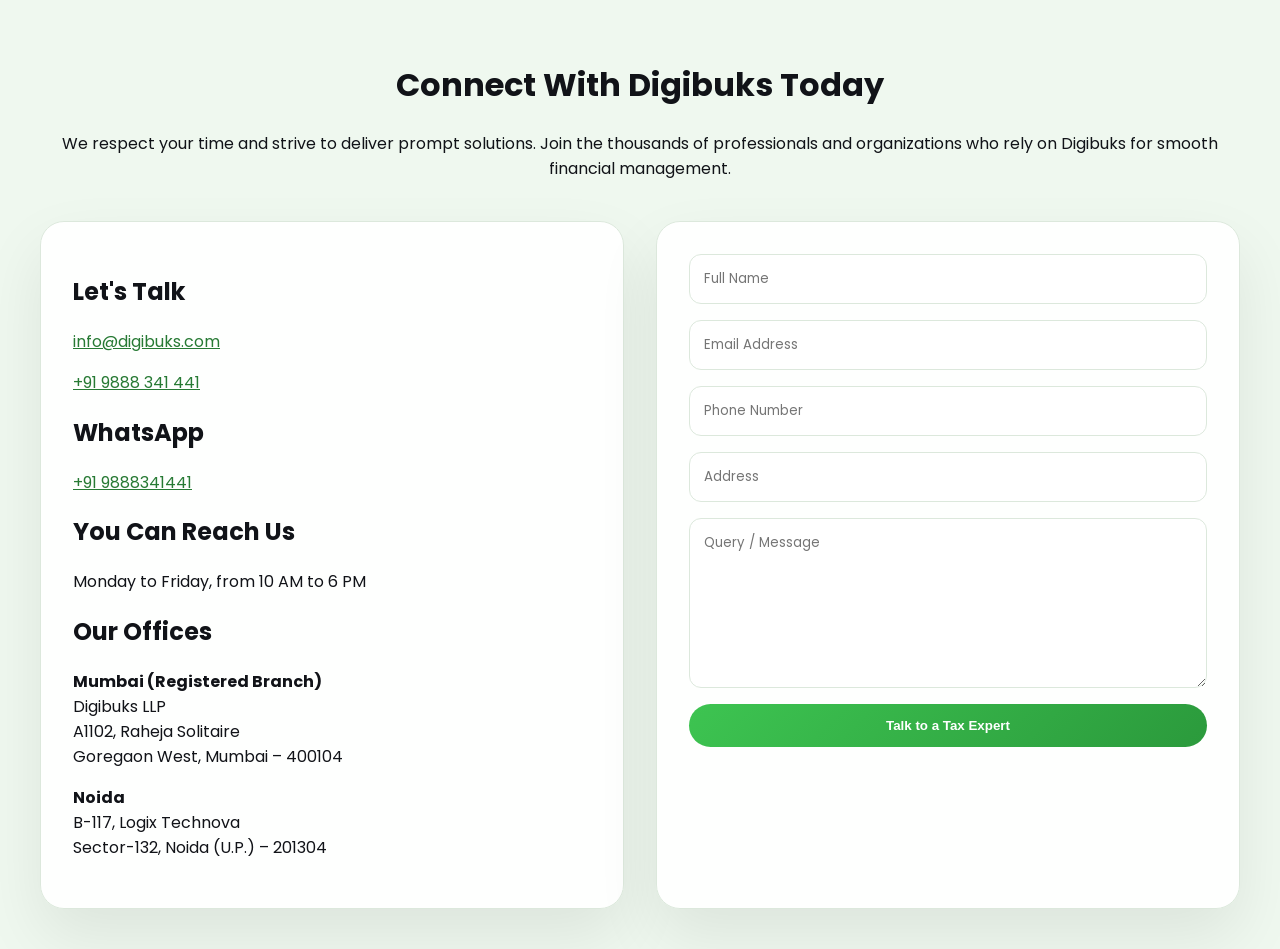
==== contact.html @ 3e76ca0c "Add files via upload" ====
<!DOCTYPE html>
<html lang="en">
<head>
<meta charset="UTF-8">
<meta name="viewport" content="width=device-width, initial-scale=1">
<title>Talk to a Tax Expert - Digibuks</title>
<link href="https://fonts.googleapis.com/css2?family=Poppins:wght@300;400;500;600;700&display=swap" rel="stylesheet">
<style>
:root{--green:#39b54a;--green-dark:#277a34;--bg:#EFF8EF;--card:rgba(255,255,255,.92);--border:#dce8dc}
body{font-family:Poppins,sans-serif;background:var(--bg);margin:0;padding:40px 20px;color:#111318}
.container{max-width:1200px;margin:auto}
.header{text-align:center;margin-bottom:40px}
.grid{display:grid;grid-template-columns:1fr 1fr;gap:32px}
.card{background:var(--card);backdrop-filter:blur(16px);border:1px solid var(--border);border-radius:24px;padding:32px;box-shadow:0 28px 64px rgba(0,0,0,.08)}
form{display:grid;gap:16px}
input,textarea{padding:14px;border:1px solid var(--border);border-radius:12px;font-family:inherit}
textarea{min-height:140px}
button{background:linear-gradient(135deg,#3dc451,#2b9a3c);color:white;border:none;padding:14px;border-radius:999px;font-weight:600;cursor:pointer}
.success{display:none;text-align:center}
a{color:var(--green-dark)}
@media(max-width:900px){.grid{grid-template-columns:1fr}}
</style>
</head>
<body>
<div class="container">
<div class="header">
<h1>Connect With Digibuks Today</h1>
<p>We respect your time and strive to deliver prompt solutions. Join the thousands of professionals and organizations who rely on Digibuks for smooth financial management.</p>
</div>

<div class="grid">
<div class="card">
<h2>Let's Talk</h2>
<p><a href="mailto:info@digibuks.com">info@digibuks.com</a></p>
<p><a href="tel:+919888341441">+91 9888 341 441</a></p>

<h2>WhatsApp</h2>
<p><a href="https://wa.me/919888341441">+91 9888341441</a></p>

<h2>You Can Reach Us</h2>
<p>Monday to Friday, from 10 AM to 6 PM</p>

<h2>Our Offices</h2>
<p><strong>Mumbai (Registered Branch)</strong><br>
Digibuks LLP<br>
A1102, Raheja Solitaire<br>
Goregaon West, Mumbai – 400104</p>

<p><strong>Noida</strong><br>
B-117, Logix Technova<br>
Sector-132, Noida (U.P.) – 201304</p>
</div>

<div class="card">
<form id="contactForm">
<input required placeholder="Full Name">
<input required type="email" placeholder="Email Address">
<input required placeholder="Phone Number">
<input placeholder="Address">
<textarea required placeholder="Query / Message"></textarea>
<button type="submit">Talk to a Tax Expert</button>
</form>
<div class="success" id="success">
<h3>Thank you for contacting Digibuks. Our team will get back to you shortly.</h3>
</div>
</div>
</div>
</div>

<script>
document.getElementById('contactForm').addEventListener('submit',function(e){
e.preventDefault();
this.style.display='none';
document.getElementById('success').style.display='block';
});
</script>
</body>
</html>
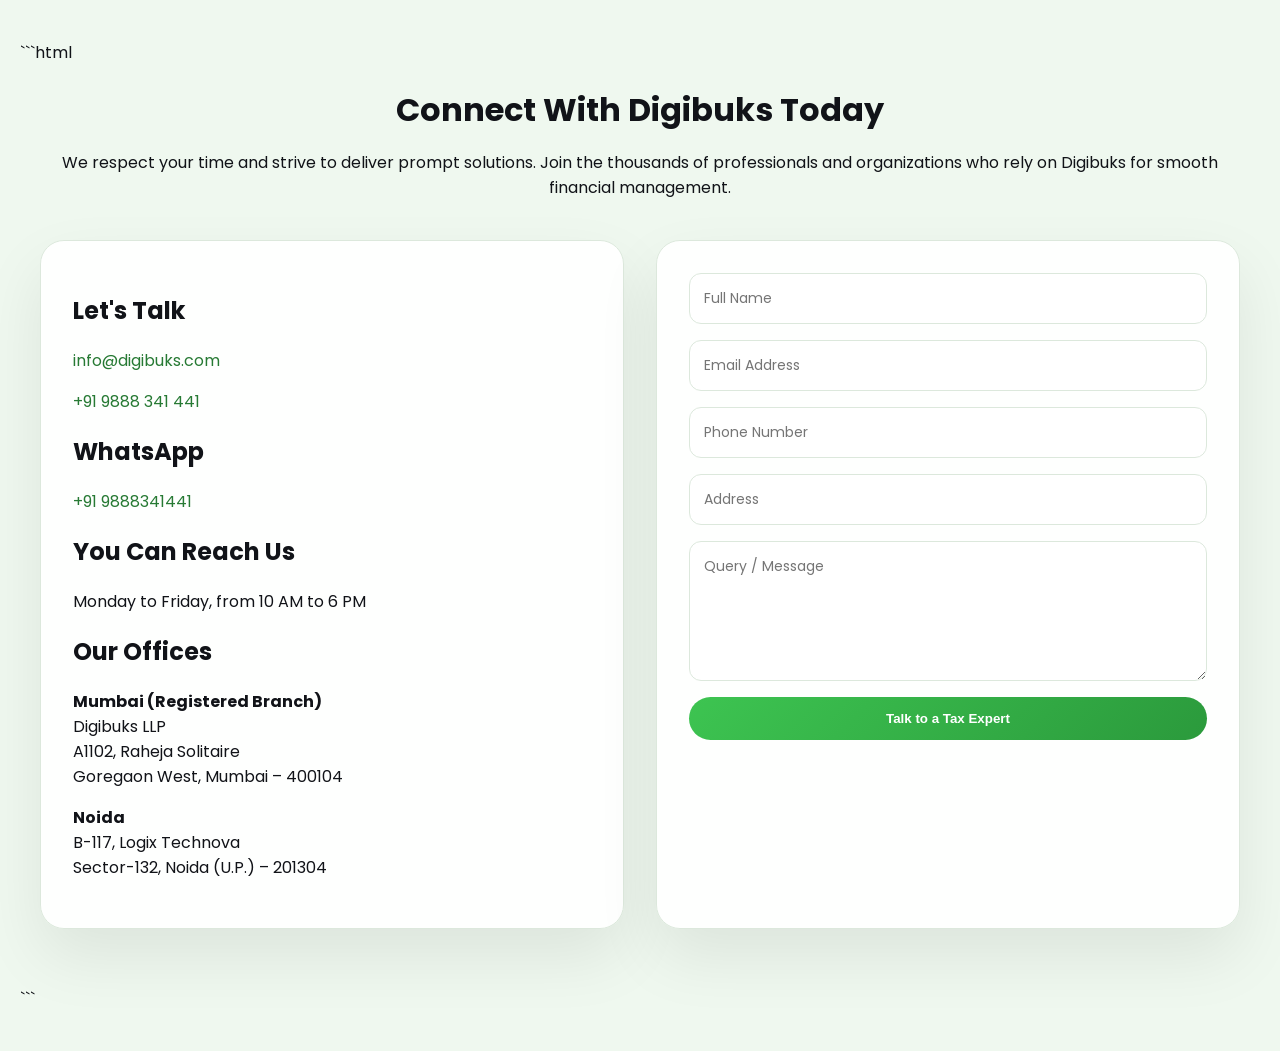
==== commit 007e7073: "Enhance contact.html layout and styles Refactor HTML structure and improve styling for contact page." ====
--- a/contact.html
+++ b/contact.html
@@ -1,78 +1,279 @@
+```html
 <!DOCTYPE html>
 <html lang="en">
 <head>
 <meta charset="UTF-8">
 <meta name="viewport" content="width=device-width, initial-scale=1">
 <title>Talk to a Tax Expert - Digibuks</title>
+
 <link href="https://fonts.googleapis.com/css2?family=Poppins:wght@300;400;500;600;700&display=swap" rel="stylesheet">
+
 <style>
-:root{--green:#39b54a;--green-dark:#277a34;--bg:#EFF8EF;--card:rgba(255,255,255,.92);--border:#dce8dc}
-body{font-family:Poppins,sans-serif;background:var(--bg);margin:0;padding:40px 20px;color:#111318}
-.container{max-width:1200px;margin:auto}
-.header{text-align:center;margin-bottom:40px}
-.grid{display:grid;grid-template-columns:1fr 1fr;gap:32px}
-.card{background:var(--card);backdrop-filter:blur(16px);border:1px solid var(--border);border-radius:24px;padding:32px;box-shadow:0 28px 64px rgba(0,0,0,.08)}
-form{display:grid;gap:16px}
-input,textarea{padding:14px;border:1px solid var(--border);border-radius:12px;font-family:inherit}
-textarea{min-height:140px}
-button{background:linear-gradient(135deg,#3dc451,#2b9a3c);color:white;border:none;padding:14px;border-radius:999px;font-weight:600;cursor:pointer}
-.success{display:none;text-align:center}
-a{color:var(--green-dark)}
-@media(max-width:900px){.grid{grid-template-columns:1fr}}
+:root{
+  --green:#39b54a;
+  --green-dark:#277a34;
+  --bg:#EFF8EF;
+  --card:rgba(255,255,255,.92);
+  --border:#dce8dc;
+}
+
+*{
+  box-sizing:border-box;
+}
+
+body{
+  font-family:Poppins,sans-serif;
+  background:var(--bg);
+  margin:0;
+  padding:40px 20px;
+  color:#111318;
+}
+
+.fintech-bg{
+  position:fixed;
+  inset:0;
+  width:100%;
+  height:100%;
+  z-index:0;
+  pointer-events:none;
+  overflow:hidden;
+}
+
+.fintech-bg svg{
+  width:100%;
+  height:100%;
+  display:block;
+}
+
+.page{
+  position:relative;
+  z-index:1;
+  min-height:100vh;
+}
+
+.container{
+  max-width:1200px;
+  margin:auto;
+}
+
+.header{
+  text-align:center;
+  margin-bottom:40px;
+}
+
+.header h1{
+  margin-bottom:12px;
+}
+
+.grid{
+  display:grid;
+  grid-template-columns:1fr 1fr;
+  gap:32px;
+}
+
+.card{
+  background:rgba(255,255,255,.92);
+  backdrop-filter:blur(16px);
+  border:1px solid var(--border);
+  border-radius:24px;
+  padding:32px;
+  box-shadow:0 28px 64px rgba(0,0,0,.08);
+}
+
+form{
+  display:grid;
+  gap:16px;
+}
+
+input,
+textarea{
+  width:100%;
+  padding:14px;
+  border:1px solid var(--border);
+  border-radius:12px;
+  font-family:inherit;
+  font-size:14px;
+}
+
+textarea{
+  min-height:140px;
+  resize:vertical;
+}
+
+button{
+  background:linear-gradient(135deg,#3dc451,#2b9a3c);
+  color:white;
+  border:none;
+  padding:14px;
+  border-radius:999px;
+  font-weight:600;
+  cursor:pointer;
+  transition:all .25s ease;
+}
+
+button:hover{
+  transform:translateY(-1px);
+}
+
+.success{
+  display:none;
+  text-align:center;
+}
+
+a{
+  color:var(--green-dark);
+  text-decoration:none;
+}
+
+a:hover{
+  text-decoration:underline;
+}
+
+@media(max-width:900px){
+  .grid{
+    grid-template-columns:1fr;
+  }
+
+  body{
+    padding:24px 16px;
+  }
+}
 </style>
 </head>
+
 <body>
+
+<!-- SVG BACKGROUND START -->
+<div class="fintech-bg" aria-hidden="true">
+
+    <!-- PASTE COMPLETE SVG HERE -->
+
+</div>
+<!-- SVG BACKGROUND END -->
+
+<div class="page">
+
 <div class="container">
+
 <div class="header">
 <h1>Connect With Digibuks Today</h1>
-<p>We respect your time and strive to deliver prompt solutions. Join the thousands of professionals and organizations who rely on Digibuks for smooth financial management.</p>
+<p>
+We respect your time and strive to deliver prompt solutions.
+Join the thousands of professionals and organizations who rely
+on Digibuks for smooth financial management.
+</p>
 </div>
 
 <div class="grid">
+
 <div class="card">
 <h2>Let's Talk</h2>
-<p><a href="mailto:info@digibuks.com">info@digibuks.com</a></p>
-<p><a href="tel:+919888341441">+91 9888 341 441</a></p>
+
+<p>
+<a href="mailto:info@digibuks.com">
+info@digibuks.com
+</a>
+</p>
+
+<p>
+<a href="tel:+919888341441">
++91 9888 341 441
+</a>
+</p>
 
 <h2>WhatsApp</h2>
-<p><a href="https://wa.me/919888341441">+91 9888341441</a></p>
+
+<p>
+<a href="https://wa.me/919888341441">
++91 9888341441
+</a>
+</p>
 
 <h2>You Can Reach Us</h2>
-<p>Monday to Friday, from 10 AM to 6 PM</p>
+
+<p>
+Monday to Friday, from 10 AM to 6 PM
+</p>
 
 <h2>Our Offices</h2>
-<p><strong>Mumbai (Registered Branch)</strong><br>
+
+<p>
+<strong>Mumbai (Registered Branch)</strong><br>
 Digibuks LLP<br>
 A1102, Raheja Solitaire<br>
-Goregaon West, Mumbai – 400104</p>
-
-<p><strong>Noida</strong><br>
+Goregaon West, Mumbai – 400104
+</p>
+
+<p>
+<strong>Noida</strong><br>
 B-117, Logix Technova<br>
-Sector-132, Noida (U.P.) – 201304</p>
+Sector-132, Noida (U.P.) – 201304
+</p>
+
 </div>
 
 <div class="card">
+
 <form id="contactForm">
-<input required placeholder="Full Name">
-<input required type="email" placeholder="Email Address">
-<input required placeholder="Phone Number">
-<input placeholder="Address">
-<textarea required placeholder="Query / Message"></textarea>
-<button type="submit">Talk to a Tax Expert</button>
+
+<input
+required
+placeholder="Full Name">
+
+<input
+required
+type="email"
+placeholder="Email Address">
+
+<input
+required
+placeholder="Phone Number">
+
+<input
+placeholder="Address">
+
+<textarea
+required
+placeholder="Query / Message"></textarea>
+
+<button type="submit">
+Talk to a Tax Expert
+</button>
+
 </form>
+
 <div class="success" id="success">
-<h3>Thank you for contacting Digibuks. Our team will get back to you shortly.</h3>
-</div>
-</div>
-</div>
+
+<h3>
+Thank you for contacting Digibuks.
+Our team will get back to you shortly.
+</h3>
+
+</div>
+
+</div>
+
+</div>
+
+</div>
+
 </div>
 
 <script>
-document.getElementById('contactForm').addEventListener('submit',function(e){
-e.preventDefault();
-this.style.display='none';
-document.getElementById('success').style.display='block';
+document
+.getElementById('contactForm')
+.addEventListener('submit', function(e){
+
+    e.preventDefault();
+
+    this.style.display = 'none';
+
+    document
+      .getElementById('success')
+      .style.display = 'block';
 });
 </script>
+
 </body>
-</html>+</html>
+```
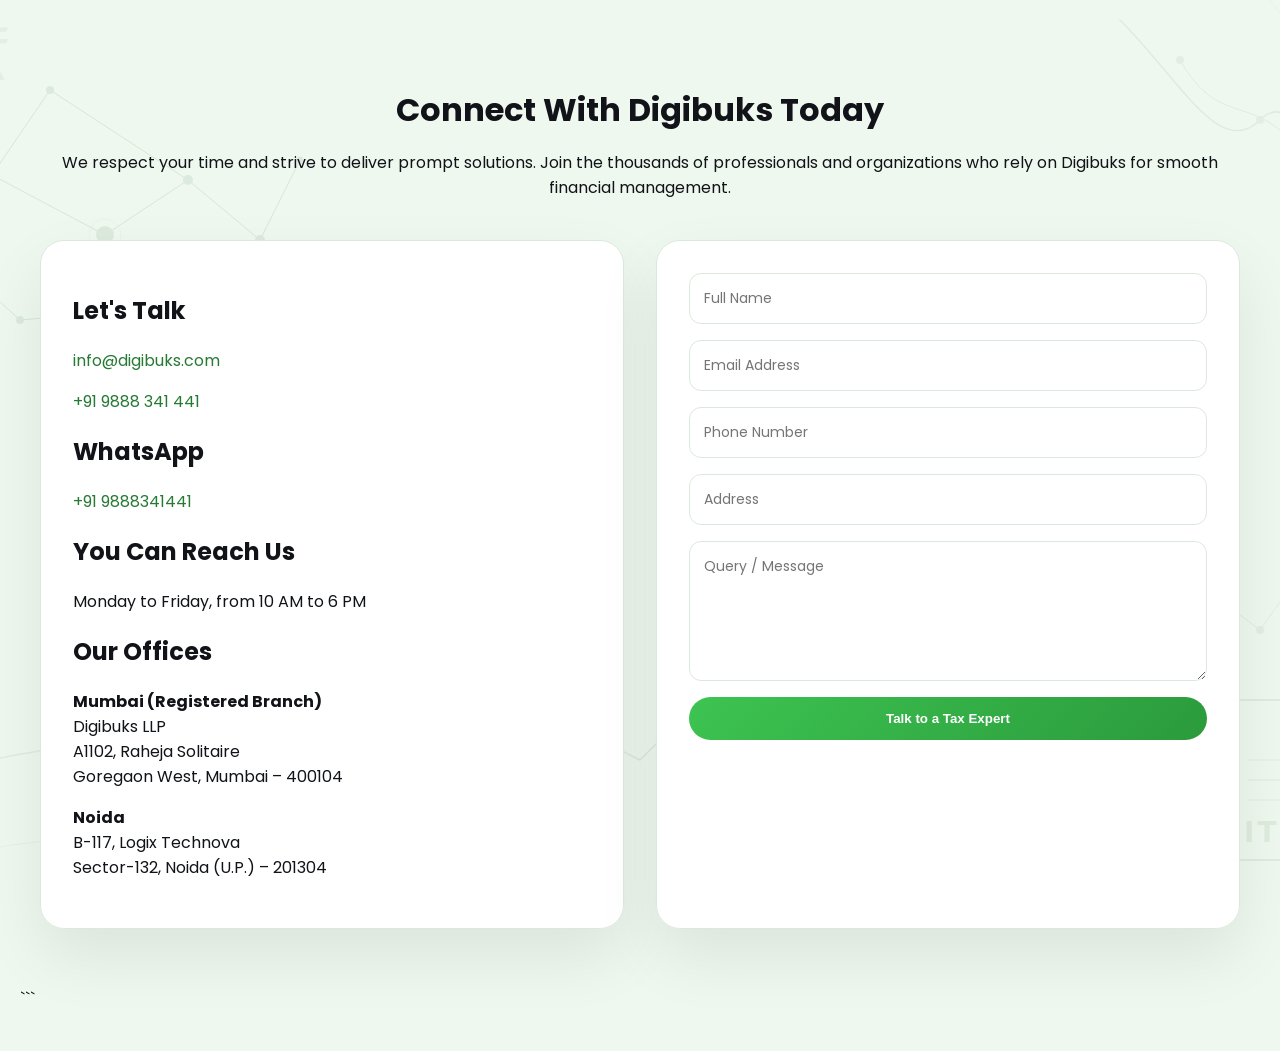
==== commit 2d507cba: "Update contact.html" ====
--- a/contact.html
+++ b/contact.html
@@ -143,13 +143,95 @@
 
 <body>
 
-<!-- SVG BACKGROUND START -->
-<div class="fintech-bg" aria-hidden="true">
-
-    <!-- PASTE COMPLETE SVG HERE -->
-
-</div>
-<!-- SVG BACKGROUND END -->
+ <!-- SVG Background -->
+  <div class="fintech-bg" aria-hidden="true">
+    <svg xmlns="http://www.w3.org/2000/svg" viewBox="0 0 1440 900" preserveAspectRatio="xMidYMid slice" fill="none">
+      <rect width="1440" height="900" fill="#EFF8EF"/>
+
+      <!-- TOP-LEFT network graph — reduced opacity -->
+      <g opacity="0.22" stroke="#7fa880" stroke-linecap="round" stroke-linejoin="round">
+        <line x1="72" y1="175" x2="185" y2="235" stroke-width="1"/>
+        <line x1="185" y1="235" x2="268" y2="180" stroke-width="1"/>
+        <line x1="72" y1="175" x2="130" y2="90" stroke-width="1"/>
+        <line x1="130" y1="90" x2="268" y2="180" stroke-width="1"/>
+        <line x1="185" y1="235" x2="220" y2="310" stroke-width="1"/>
+        <line x1="268" y1="180" x2="340" y2="240" stroke-width="1"/>
+        <line x1="220" y1="310" x2="340" y2="240" stroke-width="1"/>
+        <line x1="340" y1="240" x2="380" y2="160" stroke-width="1"/>
+        <line x1="72" y1="175" x2="28" y2="255" stroke-width="1"/>
+        <line x1="28" y1="255" x2="100" y2="320" stroke-width="1"/>
+        <line x1="100" y1="320" x2="220" y2="310" stroke-width="1"/>
+        <circle cx="185" cy="235" r="16" stroke-width="1" fill="none" opacity="0.28"/>
+        <circle cx="185" cy="235" r="9" fill="#9eb8a0" stroke="none"/>
+        <circle cx="72" cy="175" r="5" fill="#9eb8a0" stroke="none"/>
+        <circle cx="130" cy="90" r="4" fill="#9eb8a0" stroke="none"/>
+        <circle cx="268" cy="180" r="5" fill="#9eb8a0" stroke="none"/>
+        <circle cx="220" cy="310" r="4.5" fill="#9eb8a0" stroke="none"/>
+        <circle cx="340" cy="240" r="5" fill="#9eb8a0" stroke="none"/>
+        <circle cx="380" cy="160" r="3.5" fill="#9eb8a0" stroke="none"/>
+        <circle cx="28" cy="255" r="4" fill="#9eb8a0" stroke="none"/>
+        <circle cx="100" cy="320" r="4" fill="#9eb8a0" stroke="none"/>
+      </g>
+
+      <text x="46" y="80" font-family="system-ui,sans-serif" font-size="72" font-weight="300" fill="#7fa880" opacity="0.10">₹</text>
+
+      <!-- TOP-RIGHT waves -->
+      <g opacity="0.15" stroke="#7fa880" stroke-linecap="round" fill="none">
+        <path d="M1200,20 C1260,80 1300,160 1340,120 C1380,80 1400,200 1440,180" stroke-width="1.5"/>
+        <path d="M1260,60 C1300,130 1330,90 1380,150 C1410,190 1430,240 1440,260" stroke-width="1"/>
+        <path d="M1350,0 C1390,60 1420,30 1440,80" stroke-width="0.8" opacity="0.5"/>
+        <circle cx="1260" cy="60" r="4" fill="#9eb8a0" stroke="none"/>
+        <circle cx="1340" cy="120" r="4" fill="#9eb8a0" stroke="none"/>
+        <circle cx="1380" cy="150" r="3" fill="#9eb8a0" stroke="none"/>
+      </g>
+      <text x="1390" y="68" font-family="system-ui,sans-serif" font-size="44" font-weight="300" fill="#7fa880" opacity="0.07">₹</text>
+
+      <!-- BOTTOM-LEFT arcs -->
+      <g opacity="0.14" stroke="#7fa880" stroke-linecap="round" fill="none">
+        <path d="M-20,820 C60,720 160,780 240,700 C320,620 360,660 440,580" stroke-width="1.5"/>
+        <path d="M0,880 C80,820 180,860 300,800 C400,750 460,790 540,740" stroke-width="1" opacity="0.6"/>
+        <circle cx="240" cy="700" r="4" fill="#9eb8a0" stroke="none"/>
+        <circle cx="440" cy="580" r="3.5" fill="#9eb8a0" stroke="none"/>
+      </g>
+
+      <!-- BOTTOM chart -->
+      <g opacity="0.16" stroke="#7fa880" stroke-linecap="round" stroke-linejoin="round" fill="none">
+        <polyline points="510,820 560,770 610,800 660,730 720,760 780,700 840,740 900,670" stroke-width="1.5"/>
+        <circle cx="510" cy="820" r="3.5" fill="#9eb8a0" stroke="none"/>
+        <circle cx="660" cy="730" r="3.5" fill="#9eb8a0" stroke="none"/>
+        <circle cx="780" cy="700" r="3.5" fill="#9eb8a0" stroke="none"/>
+        <circle cx="900" cy="670" r="3.5" fill="#9eb8a0" stroke="none"/>
+      </g>
+
+      <text x="596" y="670" font-family="system-ui,sans-serif" font-size="60" font-weight="300" fill="#7fa880" opacity="0.10">$</text>
+      <text x="1010" y="700" font-family="system-ui,sans-serif" font-size="70" font-weight="300" fill="#7fa880" opacity="0.10">₹</text>
+
+      <!-- ITR document -->
+      <g transform="translate(1310,700)" opacity="0.14">
+        <path d="M0,0 L90,0 L120,32 L120,160 L0,160 Z" fill="none" stroke="#7fa880" stroke-width="1.8" stroke-linejoin="round"/>
+        <path d="M90,0 L90,32 L120,32" fill="none" stroke="#7fa880" stroke-width="1.8" stroke-linejoin="round"/>
+        <line x1="18" y1="60" x2="90" y2="60" stroke="#7fa880" stroke-width="1.2" stroke-linecap="round"/>
+        <line x1="18" y1="80" x2="102" y2="80" stroke="#7fa880" stroke-width="1.2" stroke-linecap="round"/>
+        <line x1="18" y1="100" x2="80" y2="100" stroke="#7fa880" stroke-width="1.2" stroke-linecap="round"/>
+        <text x="14" y="142" font-family="system-ui,sans-serif" font-size="28" font-weight="700" fill="#7fa880" letter-spacing="3">ITR</text>
+      </g>
+
+      <!-- BOTTOM-RIGHT network -->
+      <g opacity="0.14" stroke="#7fa880" stroke-linecap="round" fill="none">
+        <line x1="1100" y1="560" x2="1180" y2="620" stroke-width="1"/>
+        <line x1="1180" y1="620" x2="1260" y2="570" stroke-width="1"/>
+        <line x1="1260" y1="570" x2="1340" y2="630" stroke-width="1"/>
+        <line x1="1340" y1="630" x2="1390" y2="560" stroke-width="1"/>
+        <circle cx="1100" cy="560" r="3.5" fill="#9eb8a0" stroke="none"/>
+        <circle cx="1180" cy="620" r="4" fill="#9eb8a0" stroke="none"/>
+        <circle cx="1260" cy="570" r="3.5" fill="#9eb8a0" stroke="none"/>
+        <circle cx="1340" cy="630" r="4" fill="#9eb8a0" stroke="none"/>
+        <circle cx="1390" cy="560" r="3" fill="#9eb8a0" stroke="none"/>
+      </g>
+    </svg>
+  </div>
+  <!-- end background -->
+
 
 <div class="page">
 
